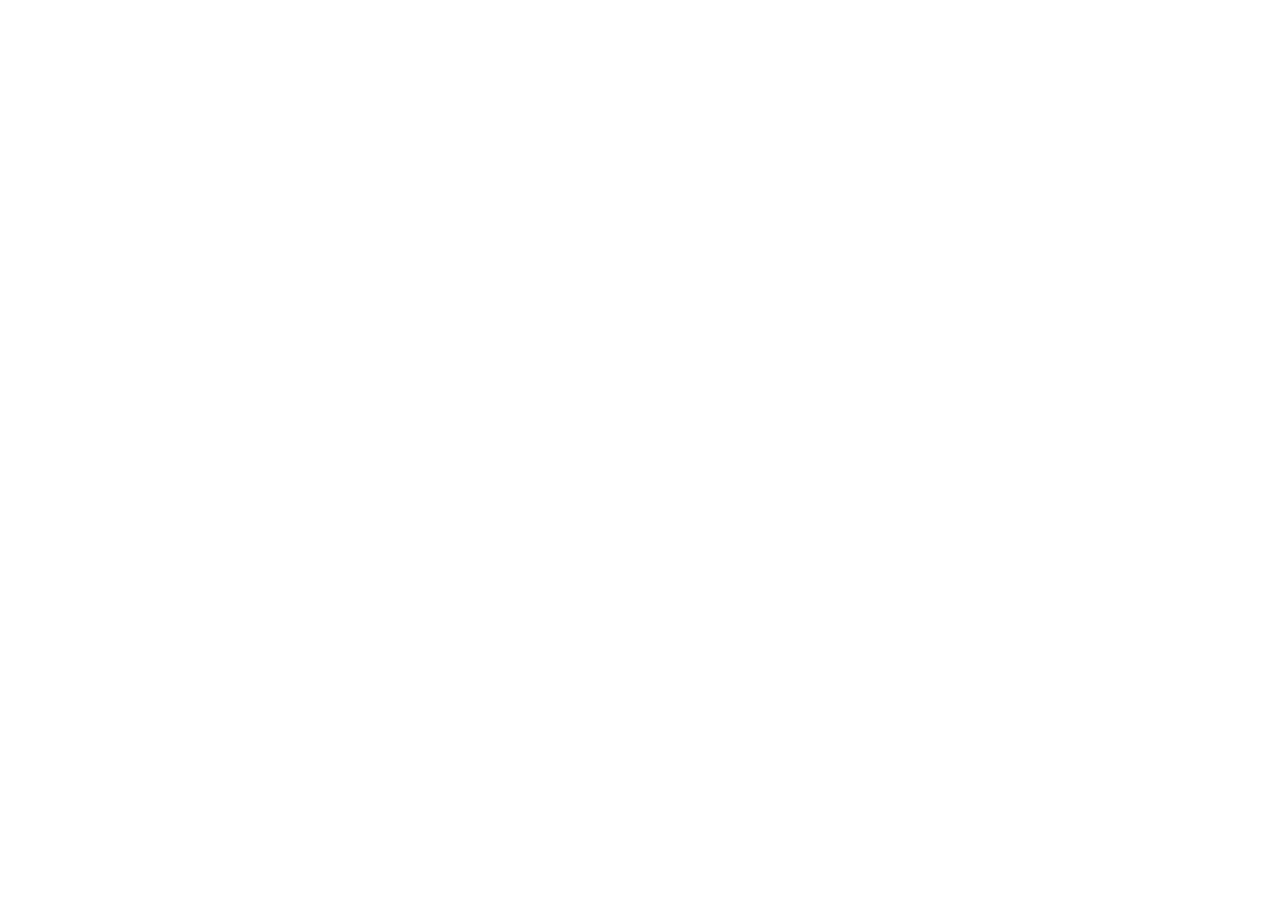
==== index.html @ 5dd9d9de "initial" ====
<!doctype html>
<html lang="en">
  <head>
    <meta charset="UTF-8" />
    <link rel="icon" type="image/svg+xml" href="/vite.svg" />
    <meta name="viewport" content="width=device-width, initial-scale=1.0" />
    <title>Cinematic Mars Mission Quiz Game</title>
    <meta property="og:image" content="https://bolt.new/static/og_default.png" />
    <meta name="twitter:card" content="summary_large_image" />
    <meta name="twitter:image" content="https://bolt.new/static/og_default.png" />
  </head>
  <body>
    <div id="root"></div>
    <script type="module" src="/src/main.tsx"></script>
  </body>
</html>
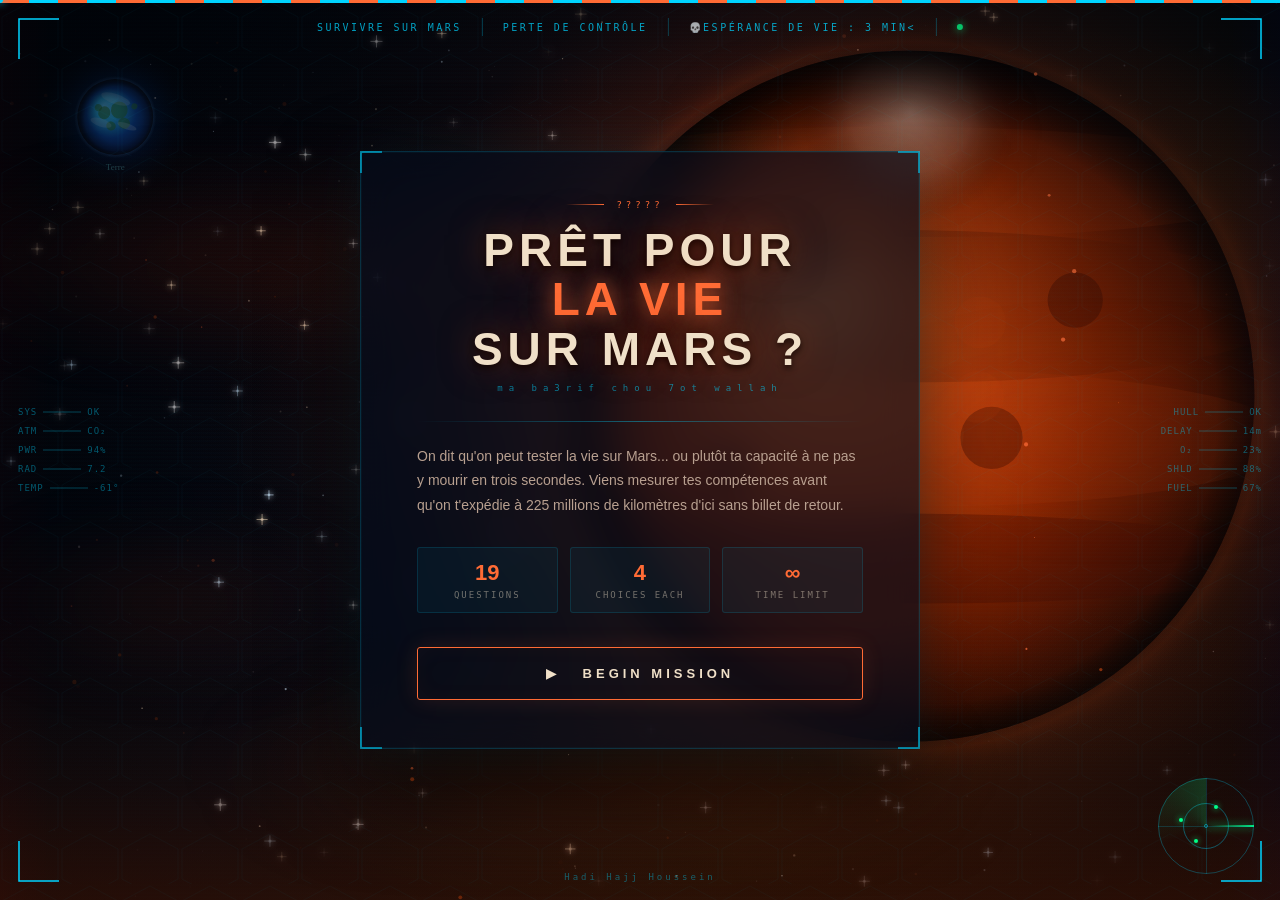
==== commit fd077a8d: "Rename main file to index.html" ====
--- a/index.html
+++ b/index.html
@@ -1,16 +1,1242 @@
-<!doctype html>
+<!DOCTYPE html>
 <html lang="en">
-  <head>
-    <meta charset="UTF-8" />
-    <link rel="icon" type="image/svg+xml" href="/vite.svg" />
-    <meta name="viewport" content="width=device-width, initial-scale=1.0" />
-    <title>Cinematic Mars Mission Quiz Game</title>
-    <meta property="og:image" content="https://bolt.new/static/og_default.png" />
-    <meta name="twitter:card" content="summary_large_image" />
-    <meta name="twitter:image" content="https://bolt.new/static/og_default.png" />
-  </head>
-  <body>
-    <div id="root"></div>
-    <script type="module" src="/src/main.tsx"></script>
-  </body>
-</html>
+<head>
+<meta charset="UTF-8">
+<meta name="viewport" content="width=device-width, initial-scale=1.0">
+<title>MARS </title>
+<link href="https://fonts.googleapis.com/css2?family=Orbitron:wght@400;700;900&family=Rajdhani:wght@400;500;600;700&family=Share+Tech+Mono&display=swap" rel="stylesheet">
+<style>
+:root {
+  --black:#000308;--deep-space:#020812;
+  --mars-dark:#3d1105;--mars-mid:#8b2500;--mars-base:#c1440e;
+  --mars-light:#e8641c;--mars-glow:#ff6b35;
+  --holo-cyan:#00d4ff;--holo-bright:#7af8ff;
+  --holo-dim:rgba(0,212,255,0.25);
+  --amber:#ffb300;--green:#00ff88;--danger:#ff3344;
+  --text:#f0e0c8;--text2:#b8a090;--textd:rgba(240,224,200,0.45);
+  --glass:rgba(3,12,28,0.68);--glass-b:rgba(0,212,255,0.18);
+  --blur:blur(18px);
+  --fd:'Orbitron',sans-serif;--fu:'Rajdhani',sans-serif;--fm:'Share Tech Mono',monospace;
+}
+*,*::before,*::after{box-sizing:border-box;margin:0;padding:0}
+html,body{width:100%;height:100%;overflow:hidden;background:var(--black);color:var(--text);font-family:var(--fu);user-select:none;cursor:crosshair}
+
+/* custom cursor */
+body::after{content:'';position:fixed;width:6px;height:6px;border-radius:50%;background:var(--holo-cyan);pointer-events:none;transform:translate(-50%,-50%);z-index:9999;box-shadow:0 0 8px var(--holo-cyan);transition:transform .1s}
+
+#spaceCanvas{position:fixed;inset:0;width:100%;height:100%;z-index:0}
+
+/* ── OVERLAYS ── */
+#overlays{position:fixed;inset:0;pointer-events:none;z-index:1}
+.scanlines{position:absolute;inset:0;background:repeating-linear-gradient(0deg,transparent,transparent 2px,rgba(0,212,255,.012) 2px,rgba(0,212,255,.012) 4px);animation:scanmov 10s linear infinite}
+@keyframes scanmov{to{background-position:0 4px}}
+.vignette{position:absolute;inset:0;background:radial-gradient(ellipse at 50% 50%,transparent 38%,rgba(0,3,8,.88) 100%)}
+.mars-atmo{position:absolute;inset:0;background:radial-gradient(ellipse at 71% 44%,rgba(200,60,10,.14) 0%,transparent 54%);animation:atmopulse 7s ease-in-out infinite}
+@keyframes atmopulse{0%,100%{opacity:.5}50%{opacity:1}}
+.red-cloud{position:absolute;border-radius:50%;background:radial-gradient(ellipse,rgba(180,45,0,.14) 0%,transparent 70%);filter:blur(35px);animation:clouddrift linear infinite}
+.rc1{width:700px;height:200px;top:18%;left:-8%;animation-duration:50s}
+.rc2{width:450px;height:160px;top:58%;left:-4%;animation-duration:65s;animation-delay:-18s}
+.rc3{width:550px;height:180px;top:38%;right:-8%;animation-duration:58s;animation-delay:-28s;animation-direction:reverse}
+.rc4{width:800px;height:240px;top:72%;left:15%;animation-duration:75s;animation-delay:-40s}
+.rc5{width:350px;height:120px;top:8%;right:20%;animation-duration:44s;animation-delay:-10s}
+@keyframes clouddrift{0%{transform:translateX(0) scaleY(1);opacity:.7}40%{transform:translateX(30vw) scaleY(1.2);opacity:1}100%{transform:translateX(115vw) scaleY(.9);opacity:0}}
+.dust-floor{position:absolute;bottom:0;left:0;width:100%;height:32%;background:linear-gradient(to top,rgba(130,38,0,.28) 0%,rgba(170,55,8,.1) 40%,transparent 100%);animation:dustpulse 5s ease-in-out infinite}
+@keyframes dustpulse{0%,100%{opacity:.55}50%{opacity:1}}
+.hex-grid{position:absolute;inset:0;opacity:.04;background-image:url("data:image/svg+xml,%3Csvg xmlns='http://www.w3.org/2000/svg' width='60' height='52'%3E%3Cpolygon points='30,2 58,17 58,47 30,62 2,47 2,17' fill='none' stroke='%2300d4ff' stroke-width='0.8'/%3E%3C/svg%3E");background-size:60px 52px}
+.chrom{position:absolute;inset:0;background:linear-gradient(90deg,rgba(255,0,0,.025) 0%,transparent 4%,transparent 96%,rgba(0,0,255,.025) 100%)}
+
+/* ── SWEEP LINE ── */
+.sweep{position:absolute;left:0;right:0;height:2px;background:linear-gradient(to right,transparent,rgba(0,212,255,.4),transparent);animation:sweepdown 8s linear infinite;pointer-events:none}
+@keyframes sweepdown{0%{top:-2px;opacity:0}5%{opacity:1}95%{opacity:.6}100%{top:100%;opacity:0}}
+
+/* ── HUD FRAME ── */
+#hud{position:fixed;inset:0;pointer-events:none;z-index:10}
+.hc{position:absolute;width:90px;height:90px}
+.hc svg{width:100%;height:100%}
+.hc svg path{stroke:var(--holo-cyan);stroke-width:1.5;fill:none;stroke-dasharray:160;stroke-dashoffset:0;animation:hcpulse 4s ease-in-out infinite alternate}
+@keyframes hcpulse{0%{stroke-dashoffset:0;opacity:.8}100%{stroke-dashoffset:40;opacity:.35}}
+.hc.tl{top:14px;left:14px}.hc.tr{top:14px;right:14px;transform:scaleX(-1)}.hc.bl{bottom:14px;left:14px;transform:scaleY(-1)}.hc.br{bottom:14px;right:14px;transform:scale(-1)}
+
+.hud-top{position:absolute;top:18px;left:50%;transform:translateX(-50%);display:flex;align-items:center;gap:20px;font-family:var(--fm);font-size:10px;color:var(--holo-cyan);opacity:.75;letter-spacing:2.5px;white-space:nowrap}
+.hud-top .sep{width:1px;height:18px;background:var(--holo-cyan);opacity:.35}
+.sdot{width:6px;height:6px;border-radius:50%;background:var(--green);box-shadow:0 0 8px var(--green);animation:sdotblink 2.2s ease-in-out infinite}
+@keyframes sdotblink{0%,100%{opacity:1}50%{opacity:.2}}
+
+.hud-bot{position:absolute;bottom:18px;left:50%;transform:translateX(-50%);font-family:var(--fm);font-size:9px;color:rgba(0,212,255,.4);letter-spacing:3px}
+
+/* side hud */
+.hud-side{position:absolute;top:50%;transform:translateY(-50%);display:flex;flex-direction:column;gap:9px;font-family:var(--fm);font-size:9px;color:rgba(0,212,255,.4);letter-spacing:1px}
+.hud-side.l{left:18px}.hud-side.r{right:18px;text-align:right}
+.hud-side .dl{display:flex;align-items:center;gap:6px}
+.hud-side.r .dl{flex-direction:row-reverse}
+.bar{width:38px;height:2px;background:rgba(0,212,255,.15);position:relative;overflow:hidden}
+.bar::after{content:'';position:absolute;top:0;left:0;height:100%;background:var(--holo-cyan);animation:barscan 3.5s ease-in-out infinite}
+@keyframes barscan{0%,100%{width:35%}50%{width:85%}}
+
+/* radar */
+.radar{position:absolute;bottom:26px;right:26px;width:96px;height:96px}
+.rring{position:absolute;inset:0;border-radius:50%;border:1px solid rgba(0,212,255,.28)}
+.rring:nth-child(2){inset:26%;border-color:rgba(0,212,255,.38)}
+.rring:nth-child(3){inset:48%;border-color:rgba(0,212,255,.55)}
+.rsweep{position:absolute;inset:0;border-radius:50%;overflow:hidden;animation:rspin 3s linear infinite}
+.rsweep::before{content:'';position:absolute;inset:0;border-radius:50%;background:conic-gradient(from 0deg,transparent 68%,rgba(0,255,136,.18) 100%)}
+.rsweep::after{content:'';position:absolute;top:50%;left:50%;width:48px;height:1.5px;margin-top:-.75px;background:linear-gradient(to right,transparent,rgba(0,255,136,.9));transform-origin:left center;box-shadow:0 0 8px rgba(0,255,136,.7)}
+@keyframes rspin{to{transform:rotate(360deg)}}
+.rblip{position:absolute;width:4px;height:4px;border-radius:50%;background:var(--green);box-shadow:0 0 6px var(--green);animation:blipfade 3s ease-out infinite}
+.rblip:nth-child(5){top:28%;left:58%;animation-delay:.6s}.rblip:nth-child(6){top:64%;left:38%;animation-delay:1.3s}.rblip:nth-child(7){top:42%;left:22%;animation-delay:2.2s}
+@keyframes blipfade{0%{opacity:1;transform:scale(1)}50%{opacity:.5;transform:scale(1.8)}100%{opacity:0;transform:scale(.5)}}
+.rcross{position:absolute;inset:0}.rcross::before,.rcross::after{content:'';position:absolute;background:rgba(0,212,255,.18)}.rcross::before{top:50%;left:0;right:0;height:1px}.rcross::after{left:50%;top:0;bottom:0;width:1px}
+
+/* alarm bar */
+.alarm-bar{position:absolute;top:0;left:0;right:0;height:3px;display:flex;overflow:hidden}
+.aseg{flex:1;animation:alarmpulse 2.5s ease-in-out infinite}
+.aseg:nth-child(odd){background:var(--mars-glow);animation-delay:.12s}
+.aseg:nth-child(even){background:var(--holo-cyan);animation-delay:.6s}
+@keyframes alarmpulse{0%,100%{opacity:.25}50%{opacity:1;box-shadow:0 0 8px currentColor}}
+
+/* sound btn */
+.snd-btn{position:absolute;top:54px;right:26px;background:rgba(0,212,255,.07);border:1px solid rgba(0,212,255,.25);border-radius:3px;color:var(--holo-cyan);font-family:var(--fm);font-size:9px;letter-spacing:2px;padding:6px 10px;cursor:pointer;pointer-events:all;transition:all .3s}
+.snd-btn:hover{background:rgba(0,212,255,.15);border-color:var(--holo-cyan)}
+
+/* ── SCREENS ── */
+.screen{position:fixed;inset:0;display:flex;align-items:center;justify-content:center;z-index:20;opacity:0;pointer-events:none;transition:opacity .7s cubic-bezier(.4,0,.2,1)}
+.screen.active{opacity:1;pointer-events:all}
+
+/* ── LOADING ── */
+#loadingScreen{flex-direction:column;align-items:center;gap:0;z-index:100;background:var(--black)}
+.loading-mars-wrap{position:absolute;inset:0;display:flex;align-items:center;justify-content:center;pointer-events:none}
+.lmars{width:180px;height:180px;border-radius:50%;background:radial-gradient(circle at 34% 34%,#ff8c42,#c1440e 30%,#8b2500 62%,#3d1105 85%,#1a0800);box-shadow:0 0 50px rgba(200,68,14,.9),0 0 120px rgba(200,68,14,.4),0 0 250px rgba(200,68,14,.15),inset -20px -20px 50px rgba(0,0,0,.5);animation:marsarrive 3.2s ease-out forwards}
+.lmars::after{content:'';position:absolute;inset:-25px;border-radius:50%;background:radial-gradient(circle,rgba(200,68,14,.35) 0%,transparent 68%);animation:mglow 2s ease-in-out infinite}
+@keyframes marsarrive{0%{width:16px;height:16px;opacity:0}15%{opacity:1}100%{width:320px;height:320px;opacity:.22}}
+@keyframes mglow{0%,100%{opacity:.5;transform:scale(1)}50%{opacity:1;transform:scale(1.08)}}
+.load-content{position:relative;z-index:2;display:flex;flex-direction:column;align-items:center;gap:0}
+.load-title{font-family:var(--fd);font-size:clamp(28px,5vw,52px);font-weight:900;letter-spacing:8px;color:var(--mars-glow);text-shadow:0 0 25px rgba(255,107,53,.9),0 0 70px rgba(255,107,53,.4);animation:titleflicker 5s ease-in-out infinite;margin-bottom:6px}
+.load-sub{font-family:var(--fm);font-size:11px;letter-spacing:6px;color:var(--holo-cyan);opacity:.65;margin-bottom:32px}
+@keyframes titleflicker{0%,97%,100%{opacity:1}98.5%{opacity:.6}}
+.load-bar-wrap{width:min(480px,80vw)}
+.load-bar{width:100%;height:3px;background:rgba(0,212,255,.12);border:1px solid rgba(0,212,255,.28);position:relative;overflow:visible}
+.load-fill{height:100%;background:linear-gradient(to right,var(--holo-cyan),var(--mars-glow));box-shadow:0 0 14px var(--holo-cyan);width:0%;transition:width .1s linear;position:relative}
+.load-fill::after{content:'';position:absolute;right:-2px;top:-3px;width:3px;height:9px;background:#fff;box-shadow:0 0 10px #fff}
+.load-status{margin-top:10px;font-family:var(--fm);font-size:10px;color:var(--holo-cyan);opacity:.65;letter-spacing:2px;min-height:16px}
+.load-checks{margin-top:18px;display:flex;flex-direction:column;gap:7px}
+.chk{display:flex;align-items:center;gap:10px;font-family:var(--fm);font-size:10px;color:rgba(0,212,255,.45);opacity:0;transform:translateX(-8px);transition:all .4s ease}
+.chk.done{opacity:1;transform:translateX(0);color:var(--green)}
+.chk-ico{font-size:11px}
+
+/* ── PANEL (shared) ── */
+.panel{background:var(--glass);backdrop-filter:var(--blur);border:1px solid var(--glass-b);border-radius:4px;position:relative;box-shadow:0 0 50px rgba(0,212,255,.06),0 0 0 1px rgba(0,212,255,.04) inset,0 40px 90px rgba(0,0,0,.65);animation:panelappear .7s cubic-bezier(.34,1.56,.64,1)}
+@keyframes panelappear{from{opacity:0;transform:scale(.95) translateY(18px)}to{opacity:1;transform:scale(1) translateY(0)}}
+.pc{position:absolute;width:22px;height:22px;border-color:var(--holo-cyan);border-style:solid;opacity:.55}
+.pc.tl{top:-1px;left:-1px;border-width:2px 0 0 2px}
+.pc.tr{top:-1px;right:-1px;border-width:2px 2px 0 0}
+.pc.bl{bottom:-1px;left:-1px;border-width:0 0 2px 2px}
+.pc.br{bottom:-1px;right:-1px;border-width:0 2px 2px 0}
+
+/* ── MENU ── */
+#menuScreen{overflow:auto;padding:80px 20px}
+.menu-panel{padding:48px 56px;width:min(560px,92vw);text-align:center}
+.mbadge{font-family:var(--fm);font-size:9px;letter-spacing:4px;color:var(--mars-glow);display:flex;align-items:center;justify-content:center;gap:12px;margin-bottom:16px}
+.mbadge::before,.mbadge::after{content:'';height:1px;width:38px;background:linear-gradient(to right,transparent,var(--mars-glow))}
+.mbadge::after{background:linear-gradient(to left,transparent,var(--mars-glow))}
+.menu-title{font-family:var(--fd);font-size:clamp(30px,5.5vw,46px);font-weight:900;letter-spacing:5px;line-height:1.08;color:var(--text);text-shadow:0 0 35px rgba(200,68,14,.5),0 3px 6px rgba(0,0,0,.8);margin-bottom:8px}
+.menu-title span{color:var(--mars-glow);text-shadow:0 0 22px rgba(255,107,53,.9),0 0 70px rgba(255,107,53,.4)}
+.mclass{font-family:var(--fm);font-size:9px;letter-spacing:6px;color:var(--holo-cyan);opacity:.55;margin-bottom:28px}
+.mdiv{height:1px;background:linear-gradient(to right,transparent,rgba(0,212,255,.4),transparent);margin:22px 0}
+.mbrief{font-size:14px;font-weight:400;line-height:1.75;color:var(--text2);margin-bottom:30px;text-align:left}
+.mstats{display:grid;grid-template-columns:repeat(3,1fr);gap:12px;margin-bottom:34px}
+.stat{background:rgba(0,212,255,.05);border:1px solid rgba(0,212,255,.14);border-radius:3px;padding:12px 8px;text-align:center}
+.stat b{font-family:var(--fd);font-size:22px;font-weight:700;color:var(--mars-glow);display:block}
+.stat small{font-family:var(--fm);font-size:9px;letter-spacing:2px;color:var(--textd);display:block;margin-top:4px}
+
+/* ── BUTTONS ── */
+.btn-p{display:inline-flex;align-items:center;justify-content:center;gap:12px;width:100%;padding:18px 32px;background:transparent;border:1px solid var(--mars-glow);border-radius:3px;font-family:var(--fd);font-size:13px;font-weight:700;letter-spacing:4px;color:var(--text);cursor:pointer;position:relative;overflow:hidden;transition:all .3s ease;text-transform:uppercase;box-shadow:0 0 22px rgba(255,107,53,.13),inset 0 0 22px rgba(255,107,53,.04)}
+.btn-p::before{content:'';position:absolute;inset:0;background:linear-gradient(135deg,transparent 40%,rgba(255,107,53,.14) 100%);transform:translateX(-100%);transition:transform .4s ease}
+.btn-p::after{content:'';position:absolute;top:0;left:-100%;width:55%;height:100%;background:linear-gradient(to right,transparent,rgba(255,255,255,.07),transparent);transition:left .45s ease}
+.btn-p:hover{background:rgba(255,107,53,.1);border-color:var(--mars-glow);box-shadow:0 0 35px rgba(255,107,53,.38),0 0 70px rgba(255,107,53,.14),inset 0 0 32px rgba(255,107,53,.07);transform:translateY(-2px);color:var(--mars-glow)}
+.btn-p:hover::before{transform:translateX(0)}.btn-p:hover::after{left:140%}
+.btn-p:active{transform:translateY(0)}
+.btn-pulse{animation:btnpulse 3.5s ease-in-out infinite}
+@keyframes btnpulse{0%,100%{box-shadow:0 0 22px rgba(255,107,53,.13),inset 0 0 22px rgba(255,107,53,.04)}50%{box-shadow:0 0 45px rgba(255,107,53,.32),inset 0 0 35px rgba(255,107,53,.1)}}
+.btn-s{display:inline-flex;align-items:center;justify-content:center;gap:10px;padding:16px 24px;background:transparent;border:1px solid rgba(0,212,255,.38);border-radius:3px;font-family:var(--fd);font-size:10px;font-weight:600;letter-spacing:3px;color:var(--holo-cyan);cursor:pointer;transition:all .3s;text-transform:uppercase}
+.btn-s:hover{background:rgba(0,212,255,.09);border-color:var(--holo-cyan);box-shadow:0 0 22px rgba(0,212,255,.2)}
+
+/* ── QUIZ ── */
+#quizScreen{flex-direction:column;align-items:center;padding:80px 20px 40px}
+.qhdr{width:min(700px,96vw);display:flex;align-items:center;justify-content:space-between;margin-bottom:18px}
+.qcounter{font-family:var(--fm);font-size:10px;letter-spacing:3px;color:var(--holo-cyan);opacity:.8}
+.qcounter span{font-family:var(--fd);font-size:20px;color:var(--mars-glow)}
+.qdisplay{font-family:var(--fm);font-size:10px;letter-spacing:2px;color:var(--holo-cyan);display:flex;align-items:center;gap:8px}
+.qdisplay span{font-family:var(--fd);font-size:20px;color:var(--green);text-shadow:0 0 12px var(--green)}
+.prog-track{width:min(700px,96vw);height:3px;background:rgba(0,212,255,.1);border-radius:2px;margin-bottom:22px;overflow:hidden}
+.prog-fill{height:100%;background:linear-gradient(to right,var(--holo-cyan),var(--mars-glow));border-radius:2px;transition:width .7s cubic-bezier(.4,0,.2,1);box-shadow:0 0 8px var(--holo-cyan)}
+.q-panel{padding:38px 46px;width:min(700px,96vw);animation:qin .55s cubic-bezier(.34,1.56,.64,1)}
+@keyframes qin{from{opacity:0;transform:translateY(22px) scale(.97)}to{opacity:1;transform:translateY(0) scale(1)}}
+.qcat{font-family:var(--fm);font-size:9px;letter-spacing:4px;color:var(--mars-glow);margin-bottom:14px;display:flex;align-items:center;gap:10px}
+.qcat::after{content:'';flex:1;height:1px;background:linear-gradient(to right,rgba(200,68,14,.4),transparent)}
+.qtext{font-family:var(--fu);font-size:clamp(16px,2.4vw,21px);font-weight:600;line-height:1.5;color:var(--text);margin-bottom:30px;letter-spacing:.3px}
+.agrid{display:grid;grid-template-columns:1fr 1fr;gap:12px}
+@media(max-width:520px){.agrid{grid-template-columns:1fr}}
+.abtn{display:flex;align-items:flex-start;gap:14px;padding:16px 18px;background:rgba(0,212,255,.038);border:1px solid rgba(0,212,255,.18);border-radius:3px;cursor:pointer;transition:all .25s ease;text-align:left;position:relative;overflow:hidden}
+.abtn::before{content:'';position:absolute;inset:0;background:linear-gradient(135deg,transparent 55%,rgba(0,212,255,.07));opacity:0;transition:opacity .3s}
+.abtn:hover{background:rgba(0,212,255,.09);border-color:rgba(0,212,255,.48);box-shadow:0 0 22px rgba(0,212,255,.1);transform:translateY(-2px)}.abtn:hover::before{opacity:1}
+.alabel{font-family:var(--fd);font-size:10px;font-weight:700;color:var(--mars-glow);background:rgba(200,68,14,.13);border:1px solid rgba(200,68,14,.28);border-radius:2px;width:24px;height:24px;display:flex;align-items:center;justify-content:center;flex-shrink:0;transition:all .25s;margin-top:2px}
+.abtn:hover .alabel{background:rgba(200,68,14,.28);border-color:var(--mars-glow)}
+.atext{font-family:var(--fu);font-size:13px;font-weight:500;color:var(--text2);line-height:1.45;transition:color .25s}
+.abtn:hover .atext{color:var(--text)}
+.abtn.selected{background:rgba(0,212,255,.1);border-color:var(--holo-cyan);box-shadow:0 0 22px rgba(0,212,255,.18);pointer-events:none}
+.abtn.correct{background:rgba(0,255,136,.1);border-color:var(--green);box-shadow:0 0 22px rgba(0,255,136,.18);pointer-events:none}
+.abtn.wrong{background:rgba(255,51,68,.1);border-color:var(--danger);box-shadow:0 0 22px rgba(255,51,68,.15);pointer-events:none}
+.abtn.disabled{pointer-events:none;opacity:.45}
+
+/* ── RESULTS ── */
+#resultsScreen{flex-direction:column;align-items:center;padding:60px 20px;overflow-y:auto}
+.res-panel{padding:46px;width:min(720px,96vw)}
+.mstatus{text-align:center;margin-bottom:34px}
+.mstatus-lbl{font-family:var(--fm);font-size:9px;letter-spacing:5px;color:var(--textd);margin-bottom:12px}
+.mstatus-val{font-family:var(--fd);font-size:clamp(26px,5vw,44px);font-weight:900;letter-spacing:6px;text-shadow:0 0 30px currentColor}
+.mstatus-val.suc{color:var(--green)}.mstatus-val.par{color:var(--amber)}.mstatus-val.fail{color:var(--danger)}
+.sring-row{display:flex;align-items:center;justify-content:center;gap:44px;margin:30px 0;flex-wrap:wrap}
+.sring{position:relative;width:140px;height:140px;flex-shrink:0}
+.sring svg{width:100%;height:100%;transform:rotate(-90deg)}
+.sring-bg{fill:none;stroke:rgba(0,212,255,.1);stroke-width:6}
+.sring-fill{fill:none;stroke:var(--mars-glow);stroke-width:6;stroke-linecap:round;stroke-dasharray:377;stroke-dashoffset:377;transition:stroke-dashoffset 2s cubic-bezier(.4,0,.2,1);filter:drop-shadow(0 0 7px var(--mars-glow))}
+.sring-text{position:absolute;inset:0;display:flex;flex-direction:column;align-items:center;justify-content:center}
+.snumber{font-family:var(--fd);font-size:34px;font-weight:900;color:var(--text);line-height:1}
+.stotal{font-family:var(--fm);font-size:10px;color:var(--textd);margin-top:4px}
+.sstats{display:flex;flex-direction:column;gap:16px}
+.srow{display:flex;align-items:center;gap:12px;font-family:var(--fm);font-size:10px}
+.sdot2{width:8px;height:8px;border-radius:50%;flex-shrink:0}
+.sdot2.c{background:var(--green);box-shadow:0 0 8px var(--green)}.sdot2.w{background:var(--danger);box-shadow:0 0 8px var(--danger)}.sdot2.a{background:var(--amber);box-shadow:0 0 8px var(--amber)}
+.slbl{color:var(--textd);flex:1;letter-spacing:2px}.sval{font-family:var(--fd);font-size:17px;font-weight:700;color:var(--text)}
+.rdiv{height:1px;background:linear-gradient(to right,transparent,rgba(0,212,255,.3),transparent);margin:30px 0}
+.rtitle{font-family:var(--fm);font-size:10px;letter-spacing:4px;color:var(--holo-cyan);margin-bottom:18px;display:flex;align-items:center;gap:12px}
+.rtitle::after{content:'';flex:1;height:1px;background:linear-gradient(to right,rgba(0,212,255,.3),transparent)}
+.rlist{display:flex;flex-direction:column;gap:10px;max-height:38vh;overflow-y:auto;padding-right:8px}
+.rlist::-webkit-scrollbar{width:3px}.rlist::-webkit-scrollbar-track{background:rgba(0,212,255,.05)}.rlist::-webkit-scrollbar-thumb{background:rgba(0,212,255,.28);border-radius:2px}
+.ritem{background:rgba(0,212,255,.025);border:1px solid rgba(0,212,255,.09);border-radius:3px;padding:14px 16px;display:grid;grid-template-columns:22px 1fr auto;gap:12px;align-items:start}
+.ritem.c{border-left:3px solid var(--green)}.ritem.w{border-left:3px solid var(--danger)}
+.rnum{font-family:var(--fm);font-size:9px;color:var(--textd);padding-top:2px}
+.rq{font-family:var(--fu);font-size:12.5px;font-weight:500;color:var(--text2);line-height:1.4;margin-bottom:5px}
+.rans{display:flex;flex-direction:column;gap:3px}
+.rans .ra{font-family:var(--fm);font-size:9px;letter-spacing:1px}
+.ra.ya.ca{color:var(--green)}.ra.ya.wa{color:var(--danger)}.ra.cah{color:var(--green)}
+.rico{font-size:16px;padding-top:2px}
+.res-btns{display:flex;gap:14px;margin-top:34px;flex-wrap:wrap}
+
+/* ── TRANSITION ── */
+#tov{position:fixed;inset:0;background:var(--black);z-index:200;opacity:0;pointer-events:none;transition:opacity .38s ease}
+#tov.on{opacity:1;pointer-events:all}
+
+/* ── ARRIVAL SHIP ── */
+.arrival{position:fixed;top:-200px;left:50%;transform:translateX(-50%);font-size:60px;z-index:150;filter:drop-shadow(0 0 25px var(--holo-cyan));animation:arriveIn 2.2s cubic-bezier(.25,.46,.45,.94) forwards;pointer-events:none}
+@keyframes arriveIn{0%{top:-100px;opacity:0;transform:translateX(-50%) scale(.3)}55%{top:42%;opacity:1;transform:translateX(-50%) scale(1.08)}80%{transform:translateX(-50%) scale(.97)}100%{top:40%;opacity:0;transform:translateX(-50%) scale(1)}}
+</style>
+</head>
+<body>
+
+<canvas id="spaceCanvas"></canvas>
+
+<div id="overlays">
+  <div class="scanlines"></div>
+  <div class="vignette"></div>
+  <div class="mars-atmo"></div>
+  <div class="red-cloud rc1"></div>
+  <div class="red-cloud rc2"></div>
+  <div class="red-cloud rc3"></div>
+  <div class="red-cloud rc4"></div>
+  <div class="red-cloud rc5"></div>
+  <div class="dust-floor"></div>
+  <div class="hex-grid"></div>
+  <div class="chrom"></div>
+  <div class="sweep"></div>
+</div>
+
+<div id="hud">
+  <div class="alarm-bar" id="alarmBar"></div>
+  <div class="hc tl"><svg viewBox="0 0 90 90"><path d="M5 45 L5 5 L45 5"/></svg></div>
+  <div class="hc tr"><svg viewBox="0 0 90 90"><path d="M5 45 L5 5 L45 5"/></svg></div>
+  <div class="hc bl"><svg viewBox="0 0 90 90"><path d="M5 45 L5 5 L45 5"/></svg></div>
+  <div class="hc br"><svg viewBox="0 0 90 90"><path d="M5 45 L5 5 L45 5"/></svg></div>
+  <div class="hud-top">
+    <span>SURVIVRE SUR MARS </span><div class="sep"></div>
+    <span>PERTE DE CONTRÔLE</span><div class="sep"></div>
+    <span>💀ESPÉRANCE DE VIE : 3 MIN<</span><div class="sep"></div>
+    <div class="sdot"></div>
+   
+  </div>
+  <div class="hud-bot" id="hudCoord">Hadi Hajj Houssein</div>
+  <div class="hud-side l">
+    <div class="dl"><span>SYS</span><div class="bar"></div><span>OK</span></div>
+    <div class="dl"><span>ATM</span><div class="bar"></div><span>CO₂</span></div>
+    <div class="dl"><span>PWR</span><div class="bar"></div><span>94%</span></div>
+    <div class="dl"><span>RAD</span><div class="bar"></div><span>7.2</span></div>
+    <div class="dl"><span>TEMP</span><div class="bar"></div><span>-61°</span></div>
+  </div>
+  <div class="hud-side r">
+    <div class="dl"><span>OK</span><div class="bar"></div><span>HULL</span></div>
+    <div class="dl"><span>14m</span><div class="bar"></div><span>DELAY</span></div>
+    <div class="dl"><span>23%</span><div class="bar"></div><span>O₂</span></div>
+    <div class="dl"><span>88%</span><div class="bar"></div><span>SHLD</span></div>
+    <div class="dl"><span>67%</span><div class="bar"></div><span>FUEL</span></div>
+  </div>
+  <div class="radar">
+    <div class="rring"></div><div class="rring"></div><div class="rring"></div>
+    <div class="rsweep"></div>
+    <div class="rblip"></div><div class="rblip"></div><div class="rblip"></div>
+    <div class="rcross"></div>
+  </div>
+</div>
+
+<div id="tov"></div>
+
+
+<!-- LOADING SCREEN -->
+<div class="screen active" id="loadingScreen">
+  <div class="loading-mars-wrap">
+    <div class="lmars"></div>
+  </div>
+
+  <div class="load-content">
+    <div class="load-title">La Vie sur Mars</div>
+
+    <div class="load-sub">
+      MISSION D’HABITATION MARTIENNE — ACCÈS AUTORISÉ
+    </div>
+
+    <div class="load-bar-wrap">
+      <div class="load-bar">
+        <div class="load-fill" id="loadFill"></div>
+      </div>
+
+      <div class="load-status" id="loadStatus">
+        INITIALISATION DES SYSTÈMES…
+      </div>
+
+      <div class="load-checks">
+
+        <div class="chk" id="c0">
+          <span class="chk-ico">◻</span>
+          <span>Initialisation des systèmes vitaux</span>
+        </div>
+
+        <div class="chk" id="c1">
+          <span class="chk-ico">◻</span>
+          <span>Analyse de l’atmosphère martienne</span>
+        </div>
+
+        <div class="chk" id="c2">
+          <span class="chk-ico">◻</span>
+          <span>Synchronisation des communications Terre–Mars</span>
+        </div>
+
+        <div class="chk" id="c3">
+          <span class="chk-ico">◻</span>
+          <span>Calibration des modules de survie</span>
+        </div>
+
+        <div class="chk" id="c4">
+          <span class="chk-ico">◻</span>
+          <span>Chargement des données scientifiques</span>
+        </div>
+
+      </div>
+    </div>
+  </div>
+</div>
+
+
+<!-- MENU -->
+<div class="screen" id="menuScreen">
+  <div class="panel menu-panel">
+    <div class="pc tl"></div><div class="pc tr"></div><div class="pc bl"></div><div class="pc br"></div>
+    <div class="mbadge">????? </div>
+    <div class="menu-title">PRÊT POUR <br><span>LA VIE</span><br>SUR MARS ?</div>
+    <div class="mclass">ma ba3rif chou 7ot wallah </div>
+    <div class="mdiv"></div>
+    <p class="mbrief">On dit qu'on peut tester la vie sur Mars... ou plutôt ta capacité à ne pas y mourir en trois secondes. Viens mesurer tes compétences avant qu'on t'expédie à 225 millions de kilomètres d'ici sans billet de retour.</p>
+    <div class="mstats">
+      <div class="stat"><b>19</b><small>QUESTIONS</small></div>
+      <div class="stat"><b>4</b><small>CHOICES EACH</small></div>
+      <div class="stat"><b>∞</b><small>TIME LIMIT</small></div>
+    </div>
+    <button class="btn-p btn-pulse" id="startBtn">▶ &nbsp; BEGIN MISSION</button>
+  </div>
+</div>
+
+<!-- QUIZ -->
+<div class="screen" id="quizScreen">
+  <div class="qhdr">
+    <div class="qcounter">QUESTION <span id="qnum">1</span> / 19</div>
+    <div class="qdisplay">SCORE: <span id="scoreDisp">0</span></div>
+  </div>
+  <div class="prog-track"><div class="prog-fill" id="progFill" style="width:0%"></div></div>
+  <div class="panel q-panel" id="qPanel">
+    <div class="pc tl"></div><div class="pc tr"></div><div class="pc bl"></div><div class="pc br"></div>
+    <div class="qcat" id="qCat">MARS ENVIRONMENT</div>
+    <div class="qtext" id="qText">Loading…</div>
+    <div class="agrid" id="agrid"></div>
+  </div>
+</div>
+
+<!-- RESULTS -->
+<div class="screen" id="resultsScreen">
+  <div class="panel res-panel">
+    <div class="pc tl"></div><div class="pc tr"></div><div class="pc bl"></div><div class="pc br"></div>
+
+    <div class="mstatus">
+      <div class="mstatus-lbl">ÉVALUATION DE LA MISSION</div>
+      <div class="mstatus-val" id="mstatVal">TERMINÉE</div>
+    </div>
+
+    <div class="sring-row">
+      <div class="sring">
+        <svg viewBox="0 0 140 140">
+          <circle class="sring-bg" cx="70" cy="70" r="60"/>
+          <circle class="sring-fill" id="ringFill" cx="70" cy="70" r="60"/>
+        </svg>
+
+        <div class="sring-text">
+          <span class="snumber" id="finalNum">0</span>
+          <span class="stotal">/ 19</span>
+        </div>
+      </div>
+
+      <div class="sstats">
+        <div class="srow">
+          <div class="sdot2 c"></div>
+          <span class="slbl">CORRECTES</span>
+          <span class="sval" id="cCount">0</span>
+        </div>
+
+        <div class="srow">
+          <div class="sdot2 w"></div>
+          <span class="slbl">INCORRECTES</span>
+          <span class="sval" id="wCount">0</span>
+        </div>
+
+        <div class="srow">
+          <div class="sdot2 a"></div>
+          <span class="slbl">PRÉCISION</span>
+          <span class="sval" id="aPct">0%</span>
+        </div>
+      </div>
+    </div>
+
+    <div class="rdiv"></div>
+
+    <div class="rtitle">RAPPORT DE MISSION</div>
+
+    <div class="rlist" id="rList"></div>
+
+    <div class="res-btns">
+      <button class="btn-p" id="retryBtn" style="flex:1">
+        ↺ &nbsp;RECOMMENCER LA MISSION
+      </button>
+
+      <button class="btn-s" id="menuBtn" style="padding:16px 22px">
+        MENU
+      </button>
+    </div>
+  </div>
+</div>
+
+<script>
+'use strict';
+
+// questions
+const  QS = [
+  {
+    cat: 'ORIGINES DE LA VIE',
+    q: "Selon l'Université de Western Ontario, quand Mars aurait-elle pu présenter des conditions propices à la vie ?",
+    a: [
+      "Il y a plus de 4 milliards d'années",
+      "Il y a 2 milliards d'années",
+      "Il y a 1 milliard d'années",
+      "Il y a 500 millions d'années"
+    ],
+    c: 0
+  },
+  {
+    cat: 'HISTOIRE MARTIENNE',
+    q: "Qu’est-ce que le « Grand bombardement tardif » ?",
+    a: [
+      "Une éruption solaire massive",
+      "Une période de forts impacts de météorites et de comètes",
+      "Une tempête de sable géante sur Mars",
+      "L’explosion d’une étoile voisine"
+    ],
+    c: 1
+  },
+  {
+    cat: 'ÉVOLUTION PLANÉTAIRE',
+    q: "Selon l’étude, Mars aurait réuni des conditions favorables à la vie combien de temps avant la Terre ?",
+    a: [
+      "100 millions d’années",
+      "1 milliard d’années",
+      "En même temps que la Terre",
+      "500 millions d’années"
+    ],
+    c: 3
+  },
+  {
+    cat: 'MISSIONS NASA',
+    q: "Quel cratère anciennement rempli d’eau la mission Mars 2020 doit-elle explorer ?",
+    a: [
+      "Jezero",
+      "Gale",
+      "Gusev",
+      "Victoria"
+    ],
+    c: 0
+  },
+  {
+    cat: 'MARS PRIMITIVE',
+    q: "À quoi ressemblait Mars il y a 4,2 milliards d’années ?",
+    a: [
+      "Un désert aride et froid",
+      "Une période humide avec un vaste océan, des lacs et des rivières",
+      "Une planète gazeuse",
+      "Une boule de lave en fusion"
+    ],
+    c: 1
+  },
+  {
+    cat: 'OXYGÈNE',
+    q: "Quelle est la fonction principale de l’expérience MOXIE ?",
+    a: [
+      "Chercher des fossiles",
+      "Analyser la composition du sol",
+      "Produire de l’oxygène directement sur Mars",
+      "Étudier les vents martiens"
+    ],
+    c: 2
+  },
+  {
+    cat: 'TECHNOLOGIE',
+    q: "À partir de quel élément MOXIE produit-il de l’oxygène ?",
+    a: [
+      "De la glace souterraine",
+      "De l’azote",
+      "De l’air martien",
+      "Des roches volcaniques"
+    ],
+    c: 2
+  },
+  {
+    cat: 'NOURRITURE',
+    q: "Quel est le principal défi de la NASA concernant la nourriture pour les missions vers Mars ?",
+    a: [
+      "Envoyer de la nourriture chaque semaine",
+      "Conserver les vitamines pendant plusieurs années",
+      "Ne manger que des pilules énergétiques",
+      "Chasser sur Mars"
+    ],
+    c: 1
+  },
+  {
+    cat: 'AGRICULTURE SPATIALE',
+    q: "En plus de la nourriture emballée, que devront apprendre les astronautes ?",
+    a: [
+      "À cuisiner sans feu",
+      "À jeûner pendant de longues périodes",
+      "À cultiver leurs propres aliments frais dans l’espace",
+      "À synthétiser de la viande artificielle"
+    ],
+    c: 2
+  },
+  {
+    cat: 'RECYCLAGE',
+    q: "Où la NASA teste-t-elle actuellement ses systèmes de recyclage des ressources ?",
+    a: [
+      "Dans le désert de l’Arizona",
+      "Au pôle Nord",
+      "Sur la Station Spatiale Internationale (ISS)",
+      "Sur la Lune"
+    ],
+    c: 2
+  },
+  {
+    cat: 'ÉNERGIE',
+    q: "Quelle source d’énergie peut fonctionner malgré les conditions extrêmes de Mars ?",
+    a: [
+      "L’énergie nucléaire par fission",
+      "Les éoliennes",
+      "Le charbon",
+      "Les panneaux solaires uniquement"
+    ],
+    c: 0
+  },
+  {
+    cat: 'COMBINAISONS',
+    q: "Comment les notes décrivent-elles les combinaisons spatiales ?",
+    a: [
+      "Comme des mini-vaisseaux personnels",
+      "Comme de simples vêtements épais",
+      "Comme des armures de fer",
+      "Comme des uniformes de sport"
+    ],
+    c: 0
+  },
+  {
+    cat: 'SURVIE',
+    q: "Que fournissent les combinaisons spatiales aux astronautes en plus de la protection ?",
+    a: [
+      "De la nourriture et du divertissement",
+      "L’air, l’eau, la surveillance et les communications",
+      "Un propulseur de vol permanent",
+      "Une vision nocturne laser"
+    ],
+    c: 1
+  },
+  {
+    cat: 'COMMUNICATION',
+    q: "Quelle technologie pourrait être utilisée pour communiquer rapidement entre Mars et la Terre ?",
+    a: [
+      "Les ondes radio classiques",
+      "Les câbles sous-marins",
+      "Les pigeons voyageurs spatiaux",
+      "Les lasers"
+    ],
+    c: 3
+  },
+  {
+    cat: 'DONNÉES',
+    q: "Quel type de données les lasers permettraient-ils de transmettre rapidement ?",
+    a: [
+      "Uniquement du texte",
+      "Des signaux de fumée",
+      "Uniquement des codes Morse",
+      "Des images et vidéos en haute définition"
+    ],
+    c: 3
+  },
+  {
+    cat: 'HABITAT',
+    q: "Comment peut être l’habitat principal des astronautes sur Mars ?",
+    a: [
+      "Fixe ou mobile",
+      "Uniquement souterrain",
+      "En bois ou en pierre",
+      "Uniquement gonflable"
+    ],
+    c: 0
+  },
+  {
+    cat: 'BASE MARTIENNE',
+    q: "Quelle caractéristique essentielle l’habitat doit-il posséder ?",
+    a: [
+      "Une piscine olympique",
+      "Un espace pressurisé et un système de recyclage de l’eau",
+      "Une connexion Wi-Fi terrestre directe",
+      "Des fenêtres en plastique ordinaire"
+    ],
+    c: 1
+  },
+  {
+    cat: 'PRÉSENTATION',
+    q: "Quelle diapositive mentionne un « Website » et le nom « Hadi » ?",
+    a: [
+      "Slide 1",
+      "Slide 8",
+      "Slide 15",
+      "Slide 16"
+    ],
+    c: 2
+  },
+  {
+    cat: 'NOTES',
+    q: "Que signifie la mention « Fofez » présente sur plusieurs diapositives ?",
+    a: [
+      "Un type de carburant",
+      "Un gaz rare sur Mars",
+      "Le nom d’un cratère",
+      "Une signature ou une abréviation récurrente"
+    ],
+    c: 3
+  }
+];
+
+class AudioEngine {
+  constructor(){ this.ctx=null; this.mg=null; this.on=false; this.ready=false; }
+
+  init(){
+    if(this.ready) return;
+    try{
+      this.ctx = new (window.AudioContext||window.webkitAudioContext)();
+      this.mg = this.ctx.createGain();
+      this.mg.gain.value = .38;
+      this.mg.connect(this.ctx.destination);
+      this.ready = true;
+      this.on = true;
+      this._ambient();
+    }catch(e){}
+  }
+
+  toggle(){
+    if(!this.ready){ this.init(); return; }
+    this.on = !this.on;
+    this.mg.gain.setTargetAtTime(this.on ? .38 : 0, this.ctx.currentTime, .3);
+    return this.on;
+  }
+
+  _ambient(){
+    if(!this.ctx) return;
+    [[55,.07,'sine'],[82,.035,'sine'],[110,.018,'triangle']].forEach(([f,g,t])=>{
+      const o=this.ctx.createOscillator(), gn=this.ctx.createGain();
+      o.frequency.value=f; o.type=t; gn.gain.value=g;
+      o.connect(gn); gn.connect(this.mg); o.start();
+    });
+    const bs=this.ctx.sampleRate*2, buf=this.ctx.createBuffer(1,bs,this.ctx.sampleRate);
+    const d=buf.getChannelData(0);
+    for(let i=0;i<bs;i++) d[i]=(Math.random()*2-1)*.01;
+    const ns=this.ctx.createBufferSource(); ns.buffer=buf; ns.loop=true;
+    const flt=this.ctx.createBiquadFilter(); flt.type='bandpass'; flt.frequency.value=150; flt.Q.value=.4;
+    const ng=this.ctx.createGain(); ng.gain.value=.5;
+    ns.connect(flt); flt.connect(ng); ng.connect(this.mg); ns.start();
+  }
+
+  _beep(freq,dur,type='sine',vol=.12){
+    if(!this.ctx||!this.on) return;
+    const o=this.ctx.createOscillator(), g=this.ctx.createGain();
+    o.frequency.value=freq; o.type=type;
+    g.gain.setValueAtTime(vol,this.ctx.currentTime);
+    g.gain.exponentialRampToValueAtTime(.001,this.ctx.currentTime+dur);
+    o.connect(g); g.connect(this.mg); o.start(); o.stop(this.ctx.currentTime+dur);
+  }
+
+  click(){ this._beep(820,.075,'square',.14); }
+
+  correct(){
+    [523,659,784].forEach((f,i)=>{
+      const t=this.ctx.currentTime+i*.1;
+      const o=this.ctx.createOscillator(),g=this.ctx.createGain();
+      o.frequency.value=f; o.type='sine';
+      g.gain.setValueAtTime(0,t); g.gain.linearRampToValueAtTime(.11,t+.02); g.gain.exponentialRampToValueAtTime(.001,t+.28);
+      o.connect(g); g.connect(this.mg); o.start(t); o.stop(t+.3);
+    });
+  }
+
+  wrong(){
+    [220,196].forEach((f,i)=>{
+      const t=this.ctx.currentTime+i*.15;
+      const o=this.ctx.createOscillator(),g=this.ctx.createGain();
+      o.frequency.value=f; o.type='sawtooth';
+      g.gain.setValueAtTime(0,t); g.gain.linearRampToValueAtTime(.08,t+.02); g.gain.exponentialRampToValueAtTime(.001,t+.22);
+      o.connect(g); g.connect(this.mg); o.start(t); o.stop(t+.25);
+    });
+  }
+
+  trans(){
+    if(!this.ctx||!this.on) return;
+    const o=this.ctx.createOscillator(),g=this.ctx.createGain();
+    o.frequency.setValueAtTime(350,this.ctx.currentTime);
+    o.frequency.exponentialRampToValueAtTime(1100,this.ctx.currentTime+.45);
+    o.type='sine';
+    g.gain.setValueAtTime(.07,this.ctx.currentTime);
+    g.gain.exponentialRampToValueAtTime(.001,this.ctx.currentTime+.5);
+    o.connect(g); g.connect(this.mg); o.start(); o.stop(this.ctx.currentTime+.5);
+  }
+}
+
+/* ═══════════════════════════════════════════
+   SPACE CANVAS
+═══════════════════════════════════════════ */
+class SpaceScene {
+  constructor(cv){
+    this.cv=cv; this.cx=cv.getContext('2d'); this.t=0;
+    this.marsRot=0; this.earthRot=0;
+    this.resize();
+    this.stars=this._stars(); this.parts=this._parts();
+    this.meteors=[]; this.rockets=[]; this.ships=[];
+    this.mt=0; this.rt=0; this.st=200;
+    window.addEventListener('resize',()=>this.resize());
+    this._loop();
+  }
+
+  resize(){
+    this.w=this.cv.width=window.innerWidth;
+    this.h=this.cv.height=window.innerHeight;
+    this.mx=this.w*.71; this.my=this.h*.44;
+    this.mr=Math.min(this.w*.27,this.h*.4);
+  }
+
+  _stars(){
+    return Array.from({length:380},()=>({
+      x:Math.random()*this.w, y:Math.random()*this.h,
+      r:Math.random()*1.6+.15, op:Math.random()*.8+.15,
+      tw:Math.random()*Math.PI*2, spd:Math.random()*.022+.004,
+      ly:Math.floor(Math.random()*3)
+    }));
+  }
+
+  _parts(){
+    return Array.from({length:110},()=>({
+      x:Math.random()*this.w, y:Math.random()*this.h,
+      r:Math.random()*1.8+.4,
+      vx:(Math.random()-.5)*.28, vy:Math.random()*.14+.04,
+      op:Math.random()*.35+.04,
+      col:Math.random()>.5?'#ff6b35':'#c1440e'
+    }));
+  }
+
+  _spawnMeteor(){
+    const s=Math.random()>.5?1:-1;
+    this.meteors.push({
+      x:s>0?-60:this.w+60, y:Math.random()*this.h*.65,
+      vx:(Math.random()*9+5)*s, vy:Math.random()*3.5+.8,
+      len:Math.random()*130+55, op:1, lw:Math.random()*1.8+.6
+    });
+  }
+
+  _spawnRocket(){
+    this.rockets.push({
+      x:-90, y:Math.random()*this.h*.82,
+      spd:Math.random()*1.6+.7, sc:Math.random()*.7+.35,
+      op:Math.random()*.55+.25, tl:Math.random()*90+40
+    });
+  }
+
+  _spawnShip(){
+    this.ships.push({
+      x:-130, y:Math.random()*this.h*.55+this.h*.08,
+      spd:Math.random()*.45+.18, sc:Math.random()*.55+.28,
+      op:Math.random()*.42+.18, bp:Math.random()*Math.PI*2
+    });
+  }
+
+  _drawBg(){
+    const c=this.cx, g=c.createLinearGradient(0,0,this.w,this.h);
+    g.addColorStop(0,'#000308'); g.addColorStop(.4,'#020812');
+    g.addColorStop(.7,'#070f0a'); g.addColorStop(1,'#060205');
+    c.fillStyle=g; c.fillRect(0,0,this.w,this.h);
+
+    const n1=c.createRadialGradient(this.w*.14,this.h*.28,0,this.w*.14,this.h*.28,this.w*.38);
+    n1.addColorStop(0,'rgba(70,12,3,.09)'); n1.addColorStop(1,'transparent');
+    c.fillStyle=n1; c.fillRect(0,0,this.w,this.h);
+  }
+
+  _drawStars(){
+    const c=this.cx;
+    this.stars.forEach(s=>{
+      s.tw+=s.spd;
+      const op=s.op*(.55+.45*Math.sin(s.tw));
+      c.save(); c.globalAlpha=op;
+      c.fillStyle=s.ly===0?'#fff':s.ly===1?'#ffe8c8':'#c8e8ff';
+      if(s.r>1.2){
+        c.shadowBlur=5; c.shadowColor=c.fillStyle;
+        c.fillRect(s.x-s.r*3.5,s.y-.5,s.r*7,1);
+        c.fillRect(s.x-.5,s.y-s.r*3.5,1,s.r*7);
+      }
+      c.beginPath(); c.arc(s.x,s.y,s.r,0,Math.PI*2); c.fill();
+      c.restore();
+    });
+  }
+
+  _drawEarth(){
+    const c=this.cx, ex=this.w*.09, ey=this.h*.13, er=38;
+    this.earthRot+=.003;
+    c.save();
+    // glow
+    const gl=c.createRadialGradient(ex,ey,er,ex,ey,er*2.2);
+    gl.addColorStop(0,'rgba(0,80,200,.22)'); gl.addColorStop(1,'transparent');
+    c.fillStyle=gl; c.beginPath(); c.arc(ex,ey,er*2.2,0,Math.PI*2); c.fill();
+    // sphere
+    const sg=c.createRadialGradient(ex-er*.3,ey-er*.3,0,ex,ey,er);
+    sg.addColorStop(0,'#5cc8ff'); sg.addColorStop(.3,'#29b6f6');
+    sg.addColorStop(.65,'#0d47a1'); sg.addColorStop(1,'#0a1840');
+    c.beginPath(); c.arc(ex,ey,er,0,Math.PI*2); c.fillStyle=sg; c.fill();
+    // land
+    c.save(); c.globalAlpha=.55; c.beginPath(); c.arc(ex,ey,er,0,Math.PI*2); c.clip();
+    c.translate(ex,ey); c.rotate(this.earthRot); c.fillStyle='#2e7d32';
+    [[4,-7,14,17],[-11,-4,10,13],[9,6,10,11],[-4,9,8,9],[-17,-9,6,7],[19,-11,5,6]].forEach(([lx,ly,lw,lh])=>{
+      c.beginPath(); c.ellipse(lx,ly,lw*.6,lh*.5,.3,0,Math.PI*2); c.fill();
+    });
+    c.restore();
+    // clouds
+    c.save(); c.globalAlpha=.28; c.beginPath(); c.arc(ex,ey,er,0,Math.PI*2); c.clip();
+    c.translate(ex,ey); c.rotate(this.earthRot*1.2); c.fillStyle='rgba(220,235,255,.8)';
+    [[0,-18,15,5],[-14,6,11,4],[12,9,10,3]].forEach(([cx,cy,cw,ch])=>{
+      c.beginPath(); c.ellipse(cx,cy,cw,ch,.3,0,Math.PI*2); c.fill();
+    }); c.restore();
+    // atmosphere rim
+    const rg=c.createRadialGradient(ex,ey,er*.86,ex,ey,er*1.14);
+    rg.addColorStop(0,'transparent'); rg.addColorStop(.5,'rgba(100,180,255,.16)'); rg.addColorStop(1,'transparent');
+    c.strokeStyle=rg; c.lineWidth=er*.14;
+    c.beginPath(); c.arc(ex,ey,er,0,Math.PI*2); c.stroke();
+    // shadow
+    const shd=c.createRadialGradient(ex+er*.28,ey+er*.28,0,ex,ey,er);
+    shd.addColorStop(.6,'transparent'); shd.addColorStop(.85,'rgba(0,0,0,.18)'); shd.addColorStop(1,'rgba(0,0,0,.72)');
+    c.fillStyle=shd; c.beginPath(); c.arc(ex,ey,er,0,Math.PI*2); c.fill();
+    // label
+    c.globalAlpha=.45; c.fillStyle='#7af8ff'; c.font='9px "Share Tech Mono"';
+    c.textAlign='center'; c.fillText('Terre',ex,ey+er+15);
+    c.restore();
+  }
+
+  _drawMars(){
+    const c=this.cx, mx=this.mx, my=this.my, mr=this.mr;
+    this.marsRot+=.0008;
+    c.save();
+    // outer glow
+    const og=c.createRadialGradient(mx,my,mr,mx,my,mr*2.4);
+    og.addColorStop(0,'rgba(200,60,10,.28)'); og.addColorStop(.35,'rgba(150,38,4,.09)'); og.addColorStop(1,'transparent');
+    c.fillStyle=og; c.beginPath(); c.arc(mx,my,mr*2.4,0,Math.PI*2); c.fill();
+    // atmosphere haze
+    const ha=c.createRadialGradient(mx,my,mr*.93,mx,my,mr*1.12);
+    ha.addColorStop(0,'transparent'); ha.addColorStop(.5,'rgba(220,75,18,.14)'); ha.addColorStop(1,'transparent');
+    c.fillStyle=ha; c.beginPath(); c.arc(mx,my,mr*1.12,0,Math.PI*2); c.fill();
+    // sphere
+    const sp=c.createRadialGradient(mx-mr*.28,my-mr*.28,mr*.08,mx,my,mr);
+    sp.addColorStop(0,'#ff8c42'); sp.addColorStop(.15,'#e8641c');
+    sp.addColorStop(.35,'#c1440e'); sp.addColorStop(.62,'#8b2500');
+    sp.addColorStop(.82,'#5c1500'); sp.addColorStop(1,'#250800');
+    c.beginPath(); c.arc(mx,my,mr,0,Math.PI*2); c.fillStyle=sp; c.fill();
+    // surface
+    c.save(); c.beginPath(); c.arc(mx,my,mr,0,Math.PI*2); c.clip();
+    c.translate(mx,my); c.rotate(this.marsRot);
+    [[-.62,.16,'rgba(150,48,8,.28)'],[-.26,.22,'rgba(90,22,0,.32)'],[.12,.2,'rgba(175,58,12,.22)'],[.47,.13,'rgba(75,14,0,.42)']].forEach(([y,h,col])=>{
+      c.fillStyle=col; c.beginPath(); c.ellipse(0,y*mr,mr*1.12,h*mr,0,0,Math.PI*2); c.fill();
+    });
+    // craters
+    c.fillStyle='rgba(50,8,0,.42)';
+    [[-.32*mr,-.42*mr,mr*.12],[.24*mr,.12*mr,mr*.09],[-.52*mr,.22*mr,mr*.07],[.48*mr,-.28*mr,mr*.08]].forEach(([cx,cy,cr])=>{
+      c.beginPath(); c.arc(cx,cy,cr,0,Math.PI*2); c.fill();
+    });
+    // polar ice
+    const ic=c.createRadialGradient(0,-mr*.82,0,0,-mr*.82,mr*.32);
+    ic.addColorStop(0,'rgba(240,220,205,.68)'); ic.addColorStop(.55,'rgba(220,200,188,.28)'); ic.addColorStop(1,'transparent');
+    c.fillStyle=ic; c.beginPath(); c.arc(0,-mr*.82,mr*.32,0,Math.PI*2); c.fill();
+    // dust swirl
+    c.globalAlpha=.12; c.fillStyle='rgba(200,75,18,.85)';
+    for(let i=0;i<5;i++){
+      const a=this.t*.003+i*1.26, d=mr*(.2+i*.1);
+      c.beginPath(); c.arc(Math.cos(a)*d,Math.sin(a)*d*.38,mr*.075,0,Math.PI*2); c.fill();
+    }
+    c.restore();
+    // shadow terminator
+    const sh=c.createRadialGradient(mx+mr*.28,my+mr*.28,mr*.08,mx,my,mr);
+    sh.addColorStop(.62,'transparent'); sh.addColorStop(.83,'rgba(0,0,0,.06)'); sh.addColorStop(1,'rgba(0,0,0,.88)');
+    c.beginPath(); c.arc(mx,my,mr,0,Math.PI*2); c.fillStyle=sh; c.fill();
+    // specular
+    const hl=c.createRadialGradient(mx-mr*.32,my-mr*.32,0,mx-mr*.32,my-mr*.32,mr*.55);
+    hl.addColorStop(0,'rgba(255,160,75,.16)'); hl.addColorStop(1,'transparent');
+    c.fillStyle=hl; c.beginPath(); c.arc(mx,my,mr,0,Math.PI*2); c.fill();
+    c.restore();
+  }
+
+  _drawMeteors(){
+    const c=this.cx;
+    if(++this.mt>180+Math.random()*280){ this._spawnMeteor(); this.mt=0; }
+    this.meteors=this.meteors.filter(m=>m.op>.01);
+    this.meteors.forEach(m=>{
+      m.x+=m.vx; m.y+=m.vy; m.op-=.007;
+      if(m.x<-250||m.x>this.w+250||m.y>this.h+120){m.op=0;return;}
+      const ang=Math.atan2(m.vy,m.vx), tx=m.x-Math.cos(ang)*m.len, ty=m.y-Math.sin(ang)*m.len;
+      c.save(); c.globalAlpha=m.op;
+      const g=c.createLinearGradient(tx,ty,m.x,m.y);
+      g.addColorStop(0,'transparent'); g.addColorStop(.65,'rgba(180,200,255,.28)'); g.addColorStop(1,'rgba(240,245,255,.92)');
+      c.beginPath(); c.moveTo(tx,ty); c.lineTo(m.x,m.y);
+      c.strokeStyle=g; c.lineWidth=m.lw; c.stroke();
+      c.shadowBlur=10; c.shadowColor='rgba(200,220,255,.8)';
+      c.beginPath(); c.arc(m.x,m.y,m.lw*1.8,0,Math.PI*2); c.fillStyle='rgba(225,238,255,.85)'; c.fill();
+      c.restore();
+    });
+  }
+
+  _drawRockets(){
+    const c=this.cx;
+    if(++this.rt>280+Math.random()*380){ this._spawnRocket(); this.rt=0; }
+    this.rockets=this.rockets.filter(r=>r.x<this.w+150);
+    this.rockets.forEach(r=>{
+      r.x+=r.spd;
+      c.save(); c.globalAlpha=r.op; c.translate(r.x,r.y); c.scale(r.sc,r.sc);
+      // trail
+      const tg=c.createLinearGradient(-r.tl,0,0,0);
+      tg.addColorStop(0,'transparent'); tg.addColorStop(.5,'rgba(255,170,55,.14)');
+      tg.addColorStop(.8,'rgba(255,110,35,.38)'); tg.addColorStop(1,'rgba(255,195,90,.62)');
+      c.fillStyle=tg; c.beginPath(); c.moveTo(0,0); c.lineTo(-r.tl,-4); c.lineTo(-r.tl,4); c.closePath(); c.fill();
+      // body
+      c.fillStyle='#c8d8e8'; c.beginPath(); c.moveTo(19,0); c.lineTo(-8,-5); c.lineTo(-8,5); c.closePath(); c.fill();
+      c.fillStyle='#e8e8f2'; c.beginPath(); c.moveTo(19,0); c.lineTo(8,-3); c.lineTo(8,3); c.closePath(); c.fill();
+      // fins
+      c.fillStyle='#8899aa';
+      c.beginPath(); c.moveTo(-5,-5); c.lineTo(-12,-15); c.lineTo(-2,-5); c.fill();
+      c.beginPath(); c.moveTo(-5,5); c.lineTo(-12,15); c.lineTo(-2,5); c.fill();
+      // engine glow
+      const eg=c.createRadialGradient(-8,0,0,-8,0,13);
+      eg.addColorStop(0,'rgba(255,200,55,.95)'); eg.addColorStop(.3,'rgba(255,115,18,.65)'); eg.addColorStop(1,'transparent');
+      c.fillStyle=eg; c.beginPath(); c.arc(-8,0,13,0,Math.PI*2); c.fill();
+      c.restore();
+    });
+  }
+
+  _drawShips(){
+    const c=this.cx;
+    if(++this.st>480+Math.random()*580){ this._spawnShip(); this.st=0; }
+    this.ships=this.ships.filter(s=>s.x<this.w+200);
+    this.ships.forEach(s=>{
+      s.x+=s.spd; s.bp+=.014;
+      const by=s.y+Math.sin(s.bp)*7;
+      c.save(); c.globalAlpha=s.op; c.translate(s.x,by); c.scale(s.sc,s.sc);
+      c.fillStyle='#253545'; c.beginPath(); c.ellipse(0,0,52,14,0,0,Math.PI*2); c.fill();
+      c.fillStyle='#354555'; c.beginPath(); c.ellipse(-5,-8,19,6,0,0,Math.PI*2); c.fill();
+      c.fillStyle='#455565'; c.beginPath(); c.ellipse(-5,-10,8,3,0,0,Math.PI*2); c.fill();
+      c.fillStyle='rgba(100,210,255,.8)';
+      for(let i=0;i<5;i++){c.beginPath();c.arc(-20+i*10,-1,2.5,0,Math.PI*2);c.fill();}
+      c.fillStyle='#1a2a3a';
+      [[-30,-8],[-30,8]].forEach(([ex,ey])=>{c.beginPath();c.ellipse(ex,ey,12,5,0,0,Math.PI*2);c.fill();});
+      const gc=`rgba(0,${Math.floor(160+(Math.sin(this.t*.05)+1)*47)},${Math.floor(200+(Math.sin(this.t*.05)+1)*27)},.85)`;
+      [[-43,-8],[-43,8]].forEach(([ex,ey])=>{
+        const eg=c.createRadialGradient(ex,ey,0,ex,ey,13); eg.addColorStop(0,gc); eg.addColorStop(1,'transparent');
+        c.fillStyle=eg; c.beginPath(); c.arc(ex,ey,13,0,Math.PI*2); c.fill();
+      });
+      c.restore();
+    });
+  }
+
+  _drawParticles(){
+    const c=this.cx;
+    this.parts.forEach(p=>{
+      p.x+=p.vx; p.y+=p.vy;
+      if(p.y>this.h) p.y=0; if(p.x<0) p.x=this.w; if(p.x>this.w) p.x=0;
+      c.save(); c.globalAlpha=p.op*(.45+.55*Math.sin(this.t*.018+p.x*.01));
+      c.fillStyle=p.col; c.beginPath(); c.arc(p.x,p.y,p.r,0,Math.PI*2); c.fill();
+      c.restore();
+    });
+  }
+
+  _loop(){
+    this.t++;
+    const c=this.cx;
+    c.clearRect(0,0,this.w,this.h);
+    this._drawBg(); this._drawStars(); this._drawEarth(); this._drawMars();
+    this._drawMeteors(); this._drawRockets(); this._drawShips(); this._drawParticles();
+    requestAnimationFrame(()=>this._loop());
+  }
+}
+
+/* ═══════════════════════════════════════════
+   GAME CONTROLLER
+═══════════════════════════════════════════ */
+class MarsQuiz {
+  constructor(){
+    this.qIdx=0; this.score=0; this.answers=[]; this.answering=false;
+    this.audio=new AudioEngine();
+    this.scene=new SpaceScene(document.getElementById('spaceCanvas'));
+    this._initAlarm(); this._initHUD();
+    this._loading();
+    document.getElementById('startBtn').addEventListener('click',()=>{this.audio.click();setTimeout(()=>this._startQuiz(),150);});
+    document.getElementById('retryBtn').addEventListener('click',()=>{this.audio.click();setTimeout(()=>this._startQuiz(),150);});
+    document.getElementById('menuBtn').addEventListener('click',()=>{this.audio.click();setTimeout(()=>this._trans(()=>{this._hideAll();this._show('menuScreen');}),150);});
+    document.getElementById('sndBtn').addEventListener('click',()=>{
+      this.audio.init();
+      const on=this.audio.toggle();
+      
+    });
+  }
+
+  _initAlarm(){
+    const b=document.getElementById('alarmBar');
+    for(let i=0;i<44;i++){const s=document.createElement('div');s.className='aseg';b.appendChild(s);}
+  }
+
+  _initHUD(){
+    const upd=()=>{
+      const d=new Date(), sol=Math.floor((d-new Date('2026-01-01'))/88775000)+200;
+      
+    };
+    upd(); setInterval(upd,60000);
+  }
+
+  _loading(){
+    const fill=document.getElementById('loadFill'), stat=document.getElementById('loadStatus');
+    const msgs=['INITIALIZING LIFE SUPPORT MATRIX…','CALIBRATING NAVIGATION ARRAY…','LOADING MISSION DATABASE…','SYNCING ATMOSPHERIC SENSORS…','ESTABLISHING COMMS RELAY…','RUNNING PREFLIGHT DIAGNOSTICS…','ALL SYSTEMS NOMINAL.'];
+    const chks=['c0','c1','c2','c3','c4'];
+    let p=0, mi=0, ci=0;
+    const tick=setInterval(()=>{
+      p+=Math.random()*11+4; if(p>100) p=100;
+      fill.style.width=p+'%';
+      const ms=(mi+1)/msgs.length*100;
+      if(p>=ms&&mi<msgs.length){
+        stat.textContent=msgs[mi];
+        if(ci<chks.length){const el=document.getElementById(chks[ci]);if(el){el.classList.add('done');el.querySelector('.chk-ico').textContent='✓';ci++;}}
+        mi++;
+      }
+      if(p>=100){clearInterval(tick);setTimeout(()=>this._goMenu(),1300);}
+    },140);
+  }
+
+  _goMenu(){
+    this.audio.init();
+    this.audio.trans();
+    this._trans(()=>{this._hideAll();this._show('menuScreen');this._arrivalAnim();});
+  }
+
+  _arrivalAnim(){
+    const el=document.createElement('div');
+    el.className='arrival'; el.textContent='🚀';
+    document.body.appendChild(el);
+    setTimeout(()=>el.remove(),2400);
+  }
+
+  _startQuiz(){
+    this.qIdx=0; this.score=0; this.answers=[];
+    this.audio.trans();
+    this._trans(()=>{this._hideAll();this._show('quizScreen');this._loadQ();});
+  }
+
+  _loadQ(){
+    const q=QS[this.qIdx];
+    document.getElementById('qnum').textContent=this.qIdx+1;
+    document.getElementById('scoreDisp').textContent=this.score;
+    document.getElementById('progFill').style.width=(this.qIdx/19*100)+'%';
+    document.getElementById('qCat').textContent=q.cat;
+    document.getElementById('qText').textContent=q.q;
+    // reset panel animation
+    const p=document.getElementById('qPanel');
+    p.style.animation='none'; p.offsetHeight; p.style.animation='';
+    // answers
+    const g=document.getElementById('agrid'); g.innerHTML='';
+    const lbls=['A','B','C','D'];
+    q.a.forEach((txt,i)=>{
+      const b=document.createElement('button'); b.className='abtn';
+      b.innerHTML=`<span class="alabel">${lbls[i]}</span><span class="atext">${txt}</span>`;
+      b.addEventListener('click',()=>this._pick(i,b));
+      g.appendChild(b);
+    });
+    this.answering=true;
+  }
+
+  _pick(idx,btn){
+    if(!this.answering) return;
+    this.answering=false;
+    const q=QS[this.qIdx], ok=idx===q.c;
+    this.audio.click();
+    document.querySelectorAll('.abtn').forEach(b=>b.classList.add('disabled'));
+    btn.classList.add('selected');
+    this.answers.push({chosen:idx,correct:q.c,ok});
+    if(ok){ this.score++; setTimeout(()=>{this.audio.correct();btn.classList.remove('selected');btn.classList.add('correct');},120); }
+    else   { setTimeout(()=>{this.audio.wrong();btn.classList.remove('selected');btn.classList.add('wrong');},120); }
+    setTimeout(()=>{
+      this.qIdx++;
+      if(this.qIdx>=QS.length) this._results();
+      else this._loadQ();
+    },1500);
+  }
+
+  _results(){
+    this.audio.trans();
+    this._trans(()=>{this._hideAll();this._show('resultsScreen');this._fillResults();});
+  }
+_fillResults(){
+    const pct=Math.round(this.score/19*100);
+
+    let sv,sc;
+
+    if(pct>=80){
+        sv='MISSION RÉUSSIE';
+        sc='suc';
+    }
+    else if(pct>=50){
+        sv='SUCCÈS PARTIEL';
+        sc='par';
+    }
+    else{
+        sv='MISSION ÉCHOUÉE';
+        sc='fail';
+    }
+
+    const ve=document.getElementById('mstatVal');
+    ve.textContent=sv;
+    ve.className=`mstatus-val ${sc}`;
+
+    document.getElementById('finalNum').textContent=this.score;
+    document.getElementById('cCount').textContent=this.score;
+    document.getElementById('wCount').textContent=19-this.score;
+    document.getElementById('aPct').textContent=pct+'%';
+
+    const circ=2*Math.PI*60,
+          rf=document.getElementById('ringFill');
+
+    rf.style.strokeDasharray=circ;
+    rf.style.strokeDashoffset=circ;
+
+    rf.style.stroke=
+        pct>=80 ? 'var(--green)' :
+        pct>=50 ? 'var(--amber)' :
+                  'var(--danger)';
+
+    setTimeout(()=>{
+        rf.style.strokeDashoffset=circ-(circ*this.score/19);
+    },500);
+
+    const rl=document.getElementById('rList');
+    rl.innerHTML='';
+
+    QS.forEach((q,i)=>{
+        const an=this.answers[i];
+        if(!an) return;
+
+        const d=document.createElement('div');
+        d.className=`ritem ${an.ok?'c':'w'}`;
+
+        d.innerHTML=`
+<div class="rnum">${String(i+1).padStart(2,'0')}</div>
+
+<div>
+    <div class="rq">${q.q}</div>
+
+    <div class="rans">
+        <div class="ra ya ${an.ok?'ca':'wa'}">
+            VOTRE RÉPONSE : ${q.a[an.chosen]}
+        </div>
+
+        ${!an.ok?`
+        <div class="ra cah">
+            BONNE RÉPONSE : ${q.a[an.correct]}
+        </div>`:''}
+    </div>
+</div>
+
+<div class="rico">${an.ok?'✓':'✗'}</div>
+`;
+
+        rl.appendChild(d);
+    });
+}
+
+_trans(cb){
+    const ov=document.getElementById('tov');
+
+    ov.classList.add('on');
+
+    setTimeout(()=>{
+        cb();
+
+        setTimeout(()=>{
+            ov.classList.remove('on');
+        },50);
+
+    },380);
+}
+
+_hideAll(){
+    document.querySelectorAll('.screen')
+        .forEach(s=>s.classList.remove('active'));
+}
+
+_show(id){
+    const e=document.getElementById(id);
+
+    if(e) e.classList.add('active');
+}
+
+}
+
+window.addEventListener(
+    'DOMContentLoaded',
+    ()=>new MarsQuiz()
+);
+</script>
+</body>
+</html>
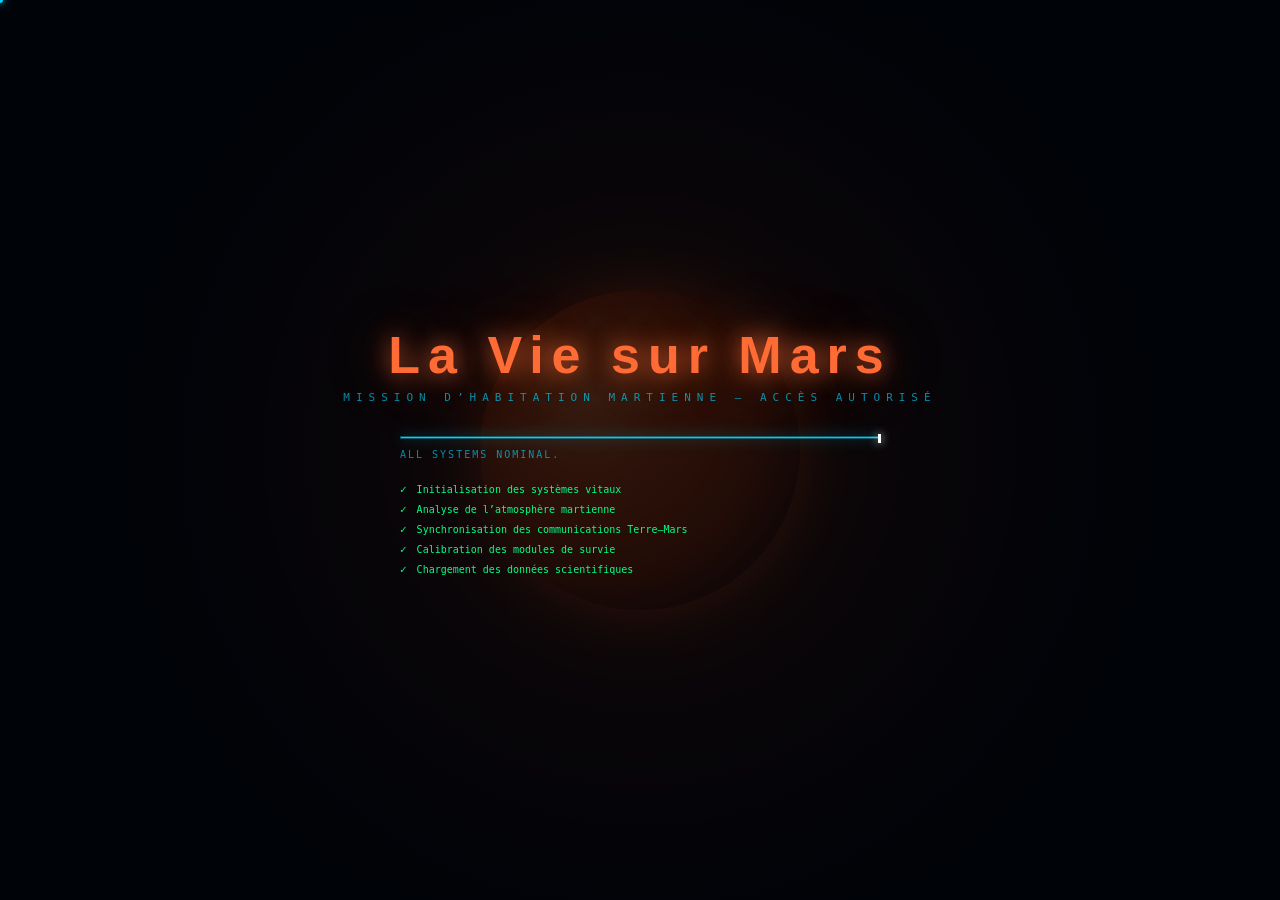
==== commit e55fee4b: "khabsa" ====
--- a/index.html
+++ b/index.html
@@ -632,17 +632,7 @@
     ],
     c: 1
   },
-  {
-    cat: 'PRÉSENTATION',
-    q: "Quelle diapositive mentionne un « Website » et le nom « Hadi » ?",
-    a: [
-      "Slide 1",
-      "Slide 8",
-      "Slide 15",
-      "Slide 16"
-    ],
-    c: 2
-  },
+  
   {
     cat: 'NOTES',
     q: "Que signifie la mention « Fofez » présente sur plusieurs diapositives ?",
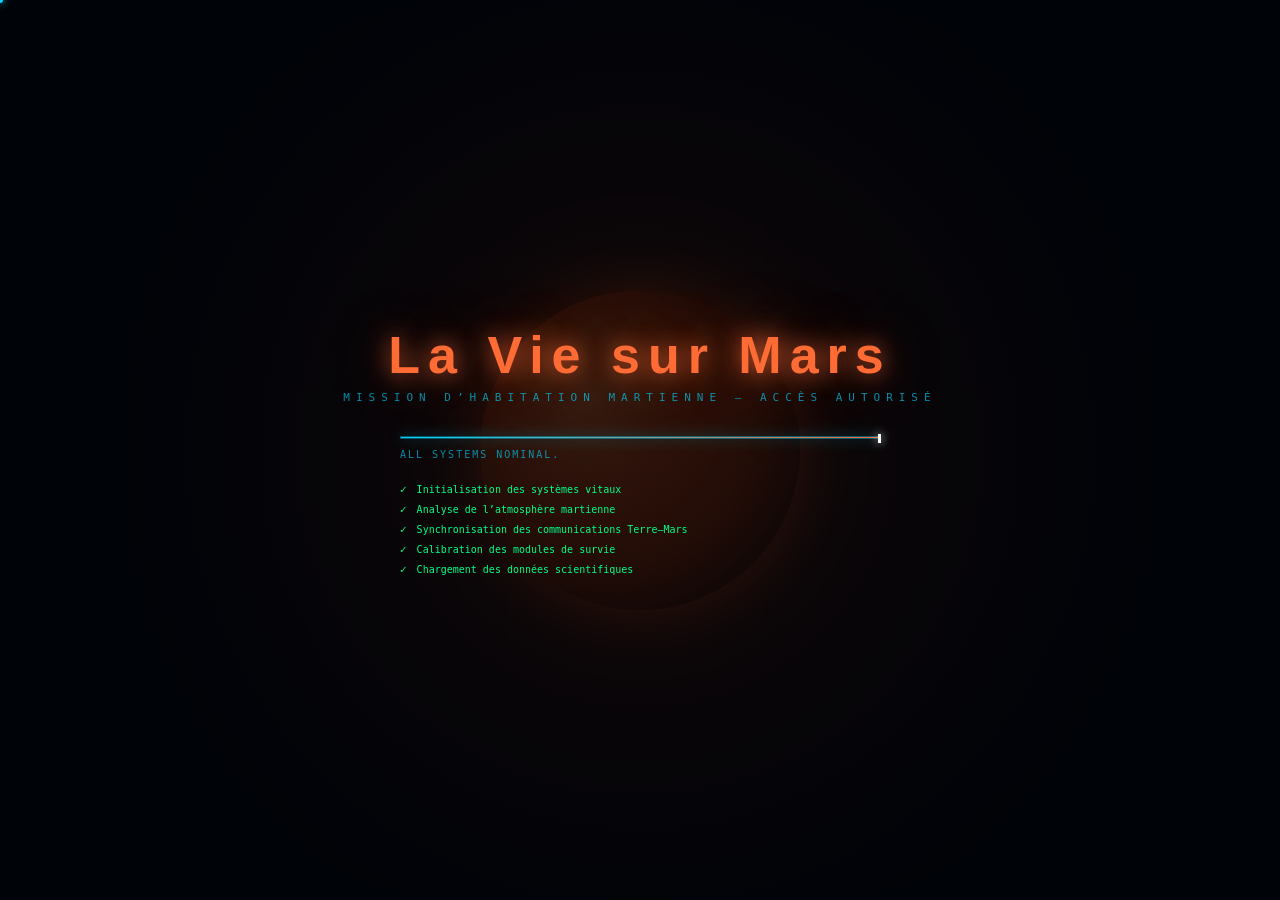
==== commit 787e1e62: "19 to 18" ====
--- a/index.html
+++ b/index.html
@@ -355,7 +355,7 @@
     <div class="mdiv"></div>
     <p class="mbrief">On dit qu'on peut tester la vie sur Mars... ou plutôt ta capacité à ne pas y mourir en trois secondes. Viens mesurer tes compétences avant qu'on t'expédie à 225 millions de kilomètres d'ici sans billet de retour.</p>
     <div class="mstats">
-      <div class="stat"><b>19</b><small>QUESTIONS</small></div>
+      <div class="stat"><b>18</b><small>QUESTIONS</small></div>
       <div class="stat"><b>4</b><small>CHOICES EACH</small></div>
       <div class="stat"><b>∞</b><small>TIME LIMIT</small></div>
     </div>
@@ -366,7 +366,7 @@
 <!-- QUIZ -->
 <div class="screen" id="quizScreen">
   <div class="qhdr">
-    <div class="qcounter">QUESTION <span id="qnum">1</span> / 19</div>
+    <div class="qcounter">QUESTION <span id="qnum">1</span> / 18</div>
     <div class="qdisplay">SCORE: <span id="scoreDisp">0</span></div>
   </div>
   <div class="prog-track"><div class="prog-fill" id="progFill" style="width:0%"></div></div>
@@ -397,7 +397,7 @@
 
         <div class="sring-text">
           <span class="snumber" id="finalNum">0</span>
-          <span class="stotal">/ 19</span>
+          <span class="stotal">/ 18</span>
         </div>
       </div>
 
@@ -1079,7 +1079,7 @@
     const q=QS[this.qIdx];
     document.getElementById('qnum').textContent=this.qIdx+1;
     document.getElementById('scoreDisp').textContent=this.score;
-    document.getElementById('progFill').style.width=(this.qIdx/19*100)+'%';
+    document.getElementById('progFill').style.width=(this.qIdx/18*100)+'%';
     document.getElementById('qCat').textContent=q.cat;
     document.getElementById('qText').textContent=q.q;
     // reset panel animation
@@ -1119,7 +1119,7 @@
     this._trans(()=>{this._hideAll();this._show('resultsScreen');this._fillResults();});
   }
 _fillResults(){
-    const pct=Math.round(this.score/19*100);
+    const pct=Math.round(this.score/18*100);
 
     let sv,sc;
 
@@ -1142,7 +1142,7 @@
 
     document.getElementById('finalNum').textContent=this.score;
     document.getElementById('cCount').textContent=this.score;
-    document.getElementById('wCount').textContent=19-this.score;
+    document.getElementById('wCount').textContent=18-this.score;
     document.getElementById('aPct').textContent=pct+'%';
 
     const circ=2*Math.PI*60,
@@ -1157,7 +1157,7 @@
                   'var(--danger)';
 
     setTimeout(()=>{
-        rf.style.strokeDashoffset=circ-(circ*this.score/19);
+        rf.style.strokeDashoffset=circ-(circ*this.score/18);
     },500);
 
     const rl=document.getElementById('rList');
